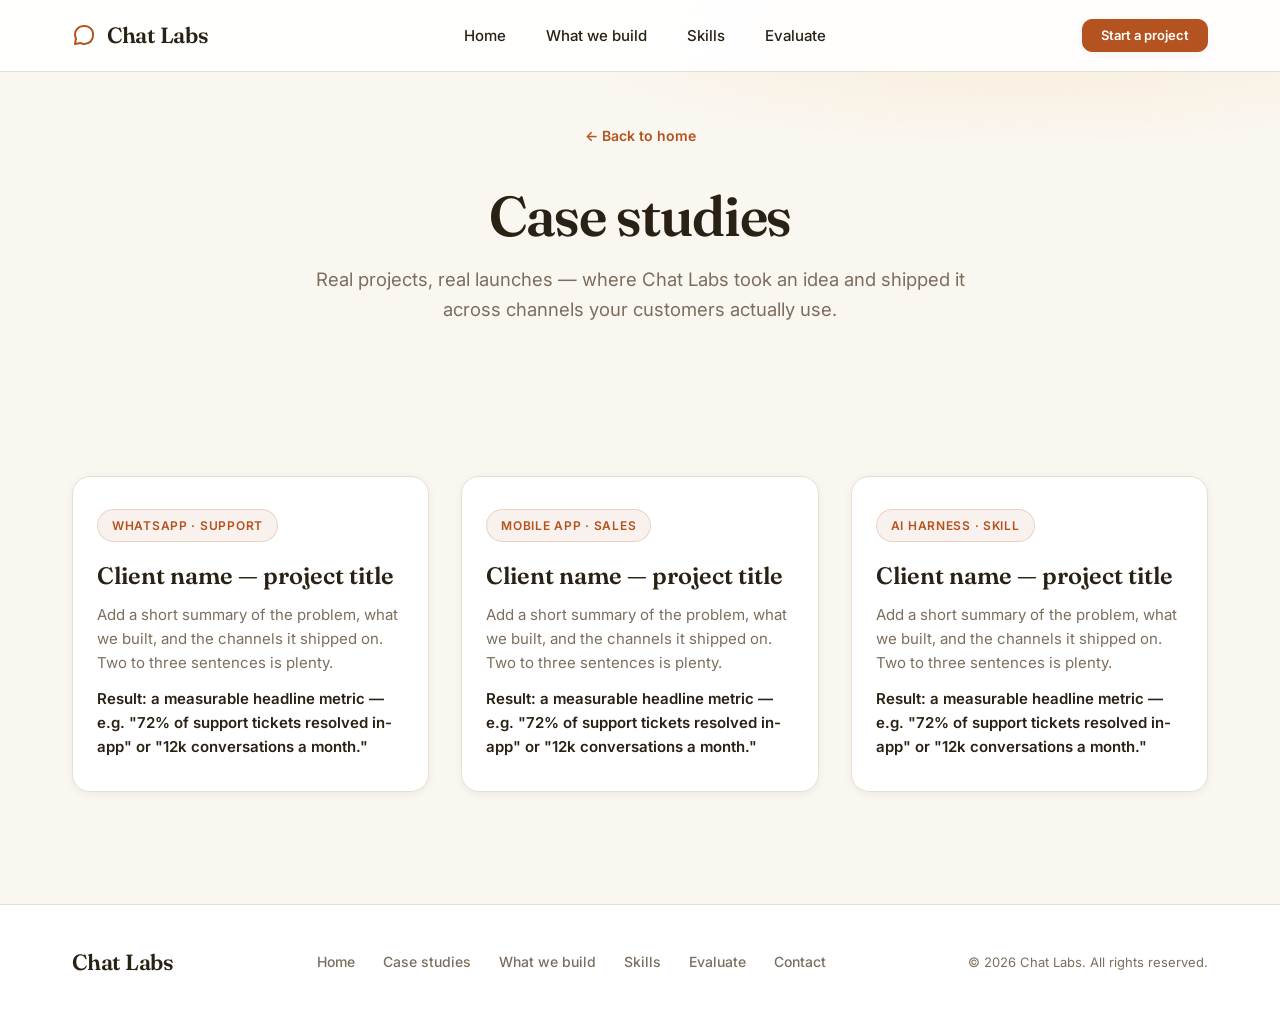
==== case-studies.html @ 0155f947 "Initial commit: ChatLabs static site" ====
<!DOCTYPE html>
<html lang="en">
<head>
  <meta charset="UTF-8" />
  <meta name="viewport" content="width=device-width, initial-scale=1.0" />
  <title>Case Studies — Chat Labs</title>
  <meta name="description" content="How Chat Labs ships production chatbots across mobile, web, WhatsApp, Telegram, SMS, and AI harnesses." />
  <link rel="stylesheet" href="css/styles.css" />
</head>
<body>

  <nav class="navbar">
    <div class="container">
      <a href="index.html" class="logo">
        <svg width="24" height="24" viewBox="0 0 24 24" fill="none" stroke="#B4531F" stroke-width="2" stroke-linecap="round" stroke-linejoin="round" aria-hidden="true" style="vertical-align:-5px; margin-right:.375rem;">
          <path d="M21 11.5a8.38 8.38 0 0 1-8.5 8.5 8.5 8.5 0 0 1-3.9-.9L3 20l1-5.6a8.5 8.5 0 0 1-1-3.9A8.5 8.5 0 0 1 11.5 2 8.38 8.38 0 0 1 21 11.5z"/>
        </svg>
        Chat Labs
      </a>

      <ul class="nav-links">
        <li><a href="index.html">Home</a></li>
        <li><a href="index.html#channels">What we build</a></li>
        <li><a href="index.html#skills">Skills</a></li>
        <li><a href="index.html#simulation">Evaluate</a></li>
      </ul>

      <a href="index.html#contact" class="btn btn-primary btn-sm nav-cta">Start a project</a>

      <button class="nav-toggle" type="button" aria-label="Toggle menu" aria-expanded="false">
        <span></span>
        <span></span>
        <span></span>
      </button>

      <div class="mobile-menu">
        <ul>
          <li><a href="index.html">Home</a></li>
          <li><a href="index.html#channels">What we build</a></li>
          <li><a href="index.html#skills">Skills</a></li>
          <li><a href="index.html#simulation">Evaluate</a></li>
          <li><a href="index.html#contact">Contact</a></li>
        </ul>
        <a href="index.html#contact" class="btn btn-primary">Start a project</a>
      </div>
    </div>
  </nav>

  <section id="case-studies" class="case-hero">
    <div class="container">
      <p class="case-back"><a href="index.html">&larr; Back to home</a></p>
      <h1>Case studies</h1>
      <p>Real projects, real launches — where Chat Labs took an idea and shipped it across channels your customers actually use.</p>
    </div>
  </section>

  <section id="work" class="section cases">
    <div class="container">
      <div class="case-grid">

        <article class="case-card reveal">
          <span class="case-tag">WhatsApp · Support</span>
          <h3>Client name — project title</h3>
          <p>Add a short summary of the problem, what we built, and the channels it shipped on. Two to three sentences is plenty.</p>
          <p class="case-result">Result: a measurable headline metric — e.g. "72% of support tickets resolved in-app" or "12k conversations a month."</p>
        </article>

        <article class="case-card reveal">
          <span class="case-tag">Mobile app · Sales</span>
          <h3>Client name — project title</h3>
          <p>Add a short summary of the problem, what we built, and the channels it shipped on. Two to three sentences is plenty.</p>
          <p class="case-result">Result: a measurable headline metric — e.g. "72% of support tickets resolved in-app" or "12k conversations a month."</p>
        </article>

        <article class="case-card reveal">
          <span class="case-tag">AI harness · Skill</span>
          <h3>Client name — project title</h3>
          <p>Add a short summary of the problem, what we built, and the channels it shipped on. Two to three sentences is plenty.</p>
          <p class="case-result">Result: a measurable headline metric — e.g. "72% of support tickets resolved in-app" or "12k conversations a month."</p>
        </article>

      </div>
    </div>
  </section>

  <footer class="footer">
    <div class="container">
      <a href="index.html" class="logo">Chat Labs</a>
      <ul class="footer-links">
        <li><a href="index.html">Home</a></li>
        <li><a href="case-studies.html">Case studies</a></li>
        <li><a href="index.html#channels">What we build</a></li>
        <li><a href="index.html#skills">Skills</a></li>
        <li><a href="index.html#simulation">Evaluate</a></li>
        <li><a href="mailto:hello@chatlabs.dev">Contact</a></li>
      </ul>
      <p class="footer-copy">&copy; <span id="current-year"></span> Chat Labs. All rights reserved.</p>
    </div>
  </footer>

  <script src="js/main.js"></script>
</body>
</html>
---- css/styles.css ----
@import url('https://fonts.googleapis.com/css2?family=Fraunces:opsz,wght@9..144,400;9..144,500;9..144,600;9..144,700&family=Inter:wght@400;500;600;700&display=swap');

*, *::before, *::after {
  box-sizing: border-box;
  margin: 0;
  padding: 0;
}

:root {
  --bg: #FAF6F0;
  --surface: #FFFFFF;
  --text: #2A2115;
  --muted: #7C6E5E;
  --accent: #B4531F;
  --highlight: #F59E0B;
  --border: #E8DFD4;
  --shadow-sm: 0 2px 8px rgba(42, 33, 21, 0.06);
  --shadow-md: 0 8px 24px rgba(42, 33, 21, 0.08);
  --shadow-lg: 0 16px 40px rgba(42, 33, 21, 0.1);
  --radius-sm: 10px;
  --radius-md: 14px;
  --radius-lg: 18px;
  --header-height: 72px;
  --transition: 0.3s ease;
  --container-max: 1200px;
}

html {
  scroll-behavior: smooth;
  scroll-padding-top: calc(var(--header-height) + 16px);
  font-family: 'Inter', sans-serif;
  color: var(--text);
  background: var(--bg);
  line-height: 1.6;
  -webkit-font-smoothing: antialiased;
  -moz-osx-font-smoothing: grayscale;
}

body {
  min-height: 100vh;
  background: var(--bg);
  color: var(--text);
  font-size: clamp(0.9375rem, 0.5rem + 0.5vw, 1rem);
}

img {
  max-width: 100%;
  display: block;
}

a {
  color: var(--accent);
  text-decoration: none;
  transition: color var(--transition);
}

a:hover {
  color: var(--highlight);
}

button {
  font-family: inherit;
  font-size: inherit;
  cursor: pointer;
  background: none;
  border: none;
}

input, textarea {
  font-family: inherit;
  font-size: inherit;
  color: var(--text);
}

h1, h2, h3, h4 {
  font-family: 'Fraunces', serif;
  font-weight: 600;
  line-height: 1.2;
  color: var(--text);
}

h1 {
  font-size: clamp(2rem, 1.2rem + 3.2vw, 3.5rem);
  letter-spacing: -0.02em;
}

h2 {
  font-size: clamp(1.75rem, 1.1rem + 2.4vw, 2.75rem);
  letter-spacing: -0.015em;
}

h3 {
  font-size: clamp(1.125rem, 1rem + 0.6vw, 1.5rem);
}

p {
  color: var(--muted);
}

:focus {
  outline: none;
}

:focus-visible {
  outline: 3px solid var(--highlight);
  outline-offset: 3px;
  border-radius: 4px;
}

::selection {
  background: var(--highlight);
  color: var(--surface);
}

.container {
  max-width: var(--container-max);
  margin: 0 auto;
  padding: 0 1.25rem;
}

.section {
  padding: 5rem 0;
}

.section-header {
  max-width: 600px;
  margin: 0 auto 3.5rem;
  text-align: center;
}

.section-header h2 {
  margin-bottom: 0.875rem;
}

.section-header p {
  font-size: clamp(0.9375rem, 0.875rem + 0.2vw, 1rem);
}

.reveal {
  opacity: 0;
  transform: translateY(24px);
  transition: opacity 0.6s ease, transform 0.6s ease;
}

.reveal.visible {
  opacity: 1;
  transform: translateY(0);
}

.btn {
  display: inline-block;
  padding: 0.8125rem 1.75rem;
  border-radius: var(--radius-sm);
  font-weight: 600;
  font-size: 0.9375rem;
  line-height: 1.2;
  text-align: center;
  cursor: pointer;
  transition: transform var(--transition), box-shadow var(--transition), background-color var(--transition), border-color var(--transition), color var(--transition);
}

.btn:hover {
  transform: translateY(-2px);
}

.btn:active {
  transform: translateY(0);
}

.btn-primary {
  background: var(--accent);
  color: var(--surface);
  border: 1px solid var(--accent);
  box-shadow: var(--shadow-sm);
}

.btn-primary:hover {
  background: #963F15;
  border-color: #963F15;
  color: var(--surface);
  box-shadow: var(--shadow-md);
}

.btn-secondary {
  background: transparent;
  color: var(--accent);
  border: 1px solid var(--border);
}

.btn-secondary:hover {
  border-color: var(--accent);
  color: var(--accent);
}

.btn-sm {
  padding: 0.5rem 1.125rem;
  font-size: 0.8125rem;
}

.navbar {
  position: fixed;
  top: 0;
  left: 0;
  right: 0;
  z-index: 100;
  background: rgba(255, 255, 255, 0.92);
  backdrop-filter: blur(12px);
  -webkit-backdrop-filter: blur(12px);
  border-bottom: 1px solid var(--border);
  height: var(--header-height);
}

.navbar .container {
  display: flex;
  align-items: center;
  justify-content: space-between;
  height: 100%;
}

.logo {
  font-family: 'Fraunces', serif;
  font-weight: 600;
  font-size: 1.375rem;
  color: var(--text);
  letter-spacing: -0.01em;
}

.logo:hover {
  color: var(--accent);
}

.nav-links {
  display: none;
  list-style: none;
  gap: 2.5rem;
  align-items: center;
}

.nav-links a {
  font-size: 0.9375rem;
  font-weight: 500;
  color: var(--text);
}

.nav-links a:hover {
  color: var(--accent);
}

.nav-cta {
  display: none;
}

.nav-toggle {
  display: flex;
  flex-direction: column;
  justify-content: center;
  align-items: center;
  gap: 5px;
  width: 42px;
  height: 42px;
  border-radius: var(--radius-sm);
}

.nav-toggle span {
  display: block;
  width: 22px;
  height: 2px;
  background: var(--text);
  border-radius: 2px;
  transition: transform var(--transition), opacity var(--transition), background-color var(--transition);
}

.nav-toggle:hover span {
  background: var(--accent);
}

.nav-toggle.active span:nth-child(1) {
  transform: translateY(7px) rotate(45deg);
}

.nav-toggle.active span:nth-child(2) {
  opacity: 0;
}

.nav-toggle.active span:nth-child(3) {
  transform: translateY(-7px) rotate(-45deg);
}

.mobile-menu {
  display: none;
  position: fixed;
  top: var(--header-height);
  left: 0;
  right: 0;
  z-index: 99;
  background: var(--surface);
  border-bottom: 1px solid var(--border);
  box-shadow: var(--shadow-lg);
  padding: 1.5rem 1.25rem 2rem;
}

.nav-toggle.active + .mobile-menu,
.mobile-menu.open {
  display: block;
}

.mobile-menu ul {
  list-style: none;
  display: flex;
  flex-direction: column;
  gap: 0.25rem;
}

.mobile-menu a {
  display: block;
  padding: 0.875rem 0.75rem;
  font-size: 1.0625rem;
  font-weight: 500;
  color: var(--text);
  border-radius: var(--radius-sm);
}

.mobile-menu a:hover {
  background: var(--bg);
  color: var(--accent);
}

.mobile-menu .btn {
  width: 100%;
  margin-top: 1.5rem;
}

.hero {
  padding: calc(var(--header-height) + 3rem) 0 4rem;
  background:
    radial-gradient(ellipse 60% 50% at 85% 15%, rgba(245, 158, 11, 0.1), transparent 60%),
    radial-gradient(ellipse 50% 40% at 10% 90%, rgba(180, 83, 31, 0.08), transparent 60%),
    var(--bg);
}

.hero .container {
  display: flex;
  flex-direction: column;
  gap: 3rem;
}

.hero-content {
  max-width: 620px;
}

.hero-badge {
  display: inline-flex;
  align-items: center;
  gap: 0.5rem;
  padding: 0.375rem 0.875rem;
  margin-bottom: 1.5rem;
  font-size: 0.8125rem;
  font-weight: 600;
  color: var(--accent);
  background: rgba(180, 83, 31, 0.08);
  border: 1px solid rgba(180, 83, 31, 0.2);
  border-radius: 100px;
}

.hero h1 {
  margin-bottom: 1.25rem;
}

.hero p {
  font-size: clamp(1.0625rem, 1rem + 0.2vw, 1.1875rem);
  max-width: 520px;
}

.hero-actions {
  display: flex;
  flex-direction: column;
  gap: 0.875rem;
  margin-top: 2.25rem;
}

.hero-note {
  margin-top: 1.5rem;
  font-size: 0.8125rem;
}

.hero-note strong {
  color: var(--text);
  font-weight: 600;
}

.hero-visual {
  display: none;
}

.chat-mock {
  display: flex;
  flex-direction: column;
  gap: 0.875rem;
}

.chat-row {
  display: flex;
}

.chat-row.user {
  justify-content: flex-end;
}

.chat-bubble {
  max-width: 82%;
  padding: 0.75rem 1rem;
  border-radius: 14px;
  font-size: 0.875rem;
  line-height: 1.5;
}

.chat-row.bot .chat-bubble {
  background: var(--bg);
  border: 1px solid var(--border);
  border-top-left-radius: 4px;
}

.chat-row.user .chat-bubble {
  background: var(--accent);
  color: var(--surface);
  border-top-right-radius: 4px;
}

.chat-meta {
  display: flex;
  flex-wrap: wrap;
  gap: 0.5rem;
  margin-top: 1.5rem;
  padding-top: 1.5rem;
  border-top: 1px solid var(--border);
}

.chat-meta span {
  font-size: 0.75rem;
  font-weight: 600;
  padding: 0.375rem 0.75rem;
  border-radius: 100px;
  background: rgba(180, 83, 31, 0.08);
  border: 1px solid rgba(180, 83, 31, 0.2);
  color: var(--accent);
}

.nav-links a.active {
  color: var(--accent);
}

.form-group input.error,
.form-group textarea.error {
  border-color: #C0392B;
  box-shadow: 0 0 0 4px rgba(192, 57, 43, 0.1);
}

.error-msg {
  font-size: 0.8125rem;
  font-weight: 500;
  color: #C0392B;
}

.success-msg {
  background: var(--surface);
  border: 1px solid rgba(46, 139, 87, 0.35);
  border-radius: var(--radius-lg);
  padding: 2rem 1.5rem;
  text-align: center;
  font-weight: 600;
  color: #2E8B57;
  box-shadow: var(--shadow-md);
}

.trust-strip {
  padding: 2.5rem 0;
  border-top: 1px solid var(--border);
  border-bottom: 1px solid var(--border);
  background: var(--surface);
}

.trust-strip .container {
  display: flex;
  flex-direction: column;
  align-items: center;
  gap: 1.25rem;
}

.trust-strip p {
  font-size: 0.8125rem;
  font-weight: 600;
  letter-spacing: 0.08em;
  text-transform: uppercase;
  color: var(--muted);
}

.trust-logos {
  display: flex;
  flex-wrap: wrap;
  justify-content: center;
  align-items: center;
  gap: 0.75rem 2.25rem;
}

.trust-logos span {
  font-family: 'Fraunces', serif;
  font-size: 1.0625rem;
  font-weight: 500;
  color: var(--muted);
  opacity: 0.65;
  transition: opacity var(--transition), color var(--transition);
}

.trust-logos span:hover {
  opacity: 1;
  color: var(--accent);
}

.channels {
  background: var(--bg);
}

.channels-grid {
  display: grid;
  grid-template-columns: 1fr;
  gap: 1.25rem;
}

.channel-card {
  background: var(--surface);
  border: 1px solid var(--border);
  border-radius: var(--radius-lg);
  padding: 2rem 1.5rem;
  box-shadow: var(--shadow-sm);
  transition: transform var(--transition), box-shadow var(--transition), border-color var(--transition);
}

.channel-card:hover {
  transform: translateY(-6px);
  box-shadow: var(--shadow-lg);
  border-color: rgba(180, 83, 31, 0.25);
}

.channel-icon {
  display: flex;
  align-items: center;
  justify-content: center;
  width: 52px;
  height: 52px;
  margin-bottom: 1.25rem;
  border-radius: var(--radius-md);
  background: linear-gradient(135deg, rgba(180, 83, 31, 0.1), rgba(245, 158, 11, 0.12));
  border: 1px solid rgba(180, 83, 31, 0.15);
  color: var(--accent);
  font-size: 1.375rem;
}

.channel-card h3 {
  margin-bottom: 0.625rem;
}

.skills {
  background: var(--surface);
  border-top: 1px solid var(--border);
  border-bottom: 1px solid var(--border);
}

.skills .container {
  display: flex;
  flex-direction: column;
  gap: 3rem;
}

.skills-copy h2 {
  margin-bottom: 1.25rem;
}

.skills-copy > p {
  margin-bottom: 1.75rem;
}

.skills-list {
  list-style: none;
  display: flex;
  flex-direction: column;
  gap: 1rem;
}

.skills-list li {
  position: relative;
  padding-left: 2.25rem;
  color: var(--muted);
}

.skills-list li::before {
  content: '';
  position: absolute;
  left: 0;
  top: 0.2em;
  width: 1.375rem;
  height: 1.375rem;
  background: url("data:image/svg+xml,%3Csvg xmlns='http://www.w3.org/2000/svg' viewBox='0 0 24 24' fill='none' stroke='%23B4531F' stroke-width='2.5' stroke-linecap='round' stroke-linejoin='round'%3E%3Cpolyline points='20 6 9 17 4 12'/%3E%3C/svg%3E") no-repeat center center / contain;
}

.skills-list strong {
  display: block;
  color: var(--text);
  font-weight: 600;
}

.code-visual {
  background: #241A0F;
  border: 1px solid rgba(180, 83, 31, 0.15);
  border-radius: var(--radius-lg);
  box-shadow: var(--shadow-lg);
  overflow: hidden;
}

.code-bar {
  display: flex;
  align-items: center;
  gap: 0.5rem;
  padding: 0.875rem 1.25rem;
  background: rgba(255, 255, 255, 0.04);
  border-bottom: 1px solid rgba(255, 255, 255, 0.08);
}

.code-bar span {
  width: 12px;
  height: 12px;
  border-radius: 50%;
  background: #E07B39;
}

.code-bar span:nth-child(2) {
  background: #F5C044;
}

.code-bar span:nth-child(3) {
  background: #6FCF97;
}

.code-bar small {
  margin-left: 0.5rem;
  font-size: 0.8125rem;
  color: rgba(250, 246, 240, 0.55);
  letter-spacing: 0.02em;
}

.code-visual pre {
  padding: 1.5rem;
  overflow-x: auto;
  font-size: clamp(0.8125rem, 0.75rem + 0.2vw, 0.875rem);
  line-height: 1.7;
}

.code-visual code {
  font-family: 'SFMono-Regular', Consolas, 'Liberation Mono', Menlo, monospace;
  color: #E8DFD4;
}

.token-keyword {
  color: #F59E0B;
}

.token-string {
  color: #B5D6A6;
}

.token-fn {
  color: #E8A87C;
}

.token-comment {
  color: #7C6E5E;
  font-style: italic;
}

.simulation {
  background: var(--bg);
}

.simulation .container {
  display: flex;
  flex-direction: column;
  gap: 3rem;
}

.simulation-copy h2 {
  margin-bottom: 1.25rem;
}

.simulation-copy > p {
  margin-bottom: 1.75rem;
}

.simulation-list {
  list-style: none;
  display: flex;
  flex-direction: column;
  gap: 1rem;
}

.simulation-list li {
  position: relative;
  padding-left: 2.25rem;
  color: var(--muted);
}

.simulation-list li::before {
  content: '';
  position: absolute;
  left: 0;
  top: 0.2em;
  width: 1.375rem;
  height: 1.375rem;
  background: url("data:image/svg+xml,%3Csvg xmlns='http://www.w3.org/2000/svg' viewBox='0 0 24 24' fill='none' stroke='%23B4531F' stroke-width='2.5' stroke-linecap='round' stroke-linejoin='round'%3E%3Cpolyline points='20 6 9 17 4 12'/%3E%3C/svg%3E") no-repeat center center / contain;
}

.simulation-list strong {
  display: block;
  color: var(--text);
  font-weight: 600;
}

.dashboard {
  background: var(--surface);
  border: 1px solid var(--border);
  border-radius: var(--radius-lg);
  box-shadow: var(--shadow-md);
  padding: 1.75rem;
}

.dashboard-header {
  display: flex;
  align-items: center;
  justify-content: space-between;
  margin-bottom: 1.75rem;
  padding-bottom: 1.25rem;
  border-bottom: 1px solid var(--border);
}

.dashboard-header h4 {
  font-size: 1.0625rem;
}

.dashboard-tag {
  font-size: 0.75rem;
  font-weight: 600;
  letter-spacing: 0.06em;
  text-transform: uppercase;
  color: var(--muted);
  border: 1px solid var(--border);
  border-radius: 100px;
  padding: 0.25rem 0.75rem;
  background: var(--bg);
}

.dashboard-grid {
  display: grid;
  grid-template-columns: 1fr;
  gap: 1rem;
}

.metric-card {
  border: 1px solid var(--border);
  border-radius: var(--radius-md);
  padding: 1.25rem;
  background: var(--bg);
  text-align: center;
}

.metric-card .metric-value {
  font-family: 'Fraunces', serif;
  font-size: 2rem;
  font-weight: 600;
  line-height: 1.1;
  margin-bottom: 0.375rem;
}

.metric-card .metric-label {
  font-size: 0.8125rem;
  font-weight: 500;
  color: var(--muted);
}

.metric-pass .metric-value {
  color: #2E8B57;
}

.metric-fail .metric-value {
  color: #C0392B;
}

.metric-chart .metric-value {
  color: var(--accent);
}

.process {
  background: var(--surface);
  border-top: 1px solid var(--border);
  border-bottom: 1px solid var(--border);
}

.process-timeline {
  display: flex;
  flex-direction: column;
  gap: 2.5rem;
  counter-reset: step;
}

.process-step {
  position: relative;
  text-align: left;
  flex: 1;
}

.process-step .step-number {
  display: flex;
  align-items: center;
  justify-content: center;
  width: 3rem;
  height: 3rem;
  margin-bottom: 1.25rem;
  border-radius: 50%;
  background: var(--bg);
  border: 2px solid var(--accent);
  font-family: 'Fraunces', serif;
  font-size: 1.25rem;
  font-weight: 600;
  color: var(--accent);
}

.process-step h3 {
  margin-bottom: 0.625rem;
}

.contact {
  background:
    radial-gradient(ellipse 70% 60% at 50% 0%, rgba(245, 158, 11, 0.09), transparent 65%),
    var(--bg);
}

.contact-content {
  max-width: 560px;
  margin: 0 auto;
}

.contact-form {
  display: flex;
  flex-direction: column;
  gap: 1.25rem;
  background: var(--surface);
  border: 1px solid var(--border);
  border-radius: var(--radius-lg);
  box-shadow: var(--shadow-md);
  padding: 2rem 1.5rem;
}

.form-group {
  display: flex;
  flex-direction: column;
  gap: 0.5rem;
}

.form-group label {
  font-size: 0.875rem;
  font-weight: 600;
  color: var(--text);
}

.form-group input,
.form-group textarea {
  width: 100%;
  padding: 0.8125rem 1rem;
  border: 1px solid var(--border);
  border-radius: var(--radius-sm);
  background: var(--surface);
  font-size: 0.9375rem;
  transition: border-color var(--transition), box-shadow var(--transition), background-color var(--transition);
}

.form-group input::placeholder,
.form-group textarea::placeholder {
  color: #A89A8A;
}

.form-group input:hover,
.form-group textarea:hover {
  border-color: #D2C6B6;
}

.form-group input:focus,
.form-group textarea:focus {
  border-color: var(--accent);
  box-shadow: 0 0 0 4px rgba(180, 83, 31, 0.12);
  background: var(--surface);
}

.form-group textarea {
  min-height: 140px;
  resize: vertical;
}

.contact-form .btn {
  width: 100%;
  margin-top: 0.5rem;
}

.contact-email {
  margin-top: 2rem;
  text-align: center;
}

.contact-email p {
  margin-bottom: 0.25rem;
}

.contact-email a {
  font-weight: 600;
}

.case-hero {
  padding: calc(var(--header-height) + 3rem) 0 2.5rem;
  background:
    radial-gradient(ellipse 60% 50% at 80% 10%, rgba(245, 158, 11, 0.1), transparent 60%),
    var(--bg);
}

.case-hero .container {
  max-width: 720px;
  text-align: center;
}

.case-back {
  margin-bottom: 2rem;
  text-align: center;
}

.case-back a {
  font-size: 0.875rem;
  font-weight: 600;
}

.case-hero h1 {
  margin-bottom: 1rem;
}

.case-hero p {
  font-size: clamp(1.0625rem, 1rem + 0.2vw, 1.1875rem);
}

.cases {
  padding-top: 2.5rem;
}

.case-grid {
  display: grid;
  grid-template-columns: 1fr;
  gap: 1.5rem;
}

.case-card {
  display: flex;
  flex-direction: column;
  gap: 0.75rem;
  background: var(--surface);
  border: 1px solid var(--border);
  border-radius: var(--radius-lg);
  box-shadow: var(--shadow-sm);
  padding: 2rem 1.5rem;
  transition: transform var(--transition), box-shadow var(--transition), border-color var(--transition);
}

.case-card:hover {
  transform: translateY(-6px);
  box-shadow: var(--shadow-lg);
  border-color: rgba(180, 83, 31, 0.25);
}

.case-tag {
  align-self: flex-start;
  font-size: 0.75rem;
  font-weight: 600;
  letter-spacing: 0.06em;
  text-transform: uppercase;
  color: var(--accent);
  background: rgba(180, 83, 31, 0.08);
  border: 1px solid rgba(180, 83, 31, 0.2);
  border-radius: 100px;
  padding: 0.375rem 0.875rem;
}

.case-card h3 {
  margin: 0.5rem 0 0;
}

.case-result {
  font-weight: 600;
  color: var(--text);
}

.footer {
  background: var(--surface);
  border-top: 1px solid var(--border);
  padding: 2.5rem 0;
}

.footer .container {
  display: flex;
  flex-direction: column;
  align-items: center;
  gap: 1.5rem;
  text-align: center;
}

.footer-links {
  display: flex;
  flex-wrap: wrap;
  justify-content: center;
  gap: 0.5rem 1.75rem;
  list-style: none;
}

.footer-links a {
  font-size: 0.875rem;
  font-weight: 500;
  color: var(--muted);
}

.footer-links a:hover {
  color: var(--accent);
}

.footer-copy {
  font-size: 0.8125rem;
}

@media (min-width: 768px) {
  .container {
    padding: 0 2rem;
  }

  .section {
    padding: 6rem 0;
  }

  .nav-links {
    display: flex;
  }

  .nav-cta {
    display: inline-block;
  }

  .nav-toggle {
    display: none;
  }

  .mobile-menu {
    display: none;
  }

  .hero {
    padding: calc(var(--header-height) + 4rem) 0 5rem;
  }

  .hero-actions {
    flex-direction: row;
    align-items: center;
  }

  .trust-logos {
    gap: 0.75rem 3rem;
  }

  .channels-grid {
    grid-template-columns: 1fr 1fr;
    gap: 1.5rem;
  }

  .case-grid {
    grid-template-columns: 1fr 1fr;
    gap: 1.5rem;
  }

  .dashboard-grid {
    grid-template-columns: 1fr 1fr 1fr;
  }

  .contact-form {
    padding: 2.5rem;
  }

  .form-row {
    display: grid;
    grid-template-columns: 1fr 1fr;
    gap: 1.25rem;
  }

  .footer .container {
    flex-direction: row;
    justify-content: space-between;
    text-align: left;
  }

  .footer-copy {
    text-align: right;
  }
}

@media (min-width: 1024px) {
  .section {
    padding: 7rem 0;
  }

  .hero {
    padding: calc(var(--header-height) + 5rem) 0 6rem;
  }

  .hero .container {
    flex-direction: row;
    align-items: center;
    justify-content: space-between;
    gap: 4rem;
  }

  .hero-content {
    flex: 1 1 55%;
  }

  .hero-visual {
    display: block;
    flex: 1 1 45%;
  }

  .hero-visual-card {
    background: var(--surface);
    border: 1px solid var(--border);
    border-radius: var(--radius-lg);
    box-shadow: var(--shadow-lg);
    padding: 2rem;
    transform: rotate(1.5deg);
    transition: transform var(--transition), box-shadow var(--transition);
  }

  .hero-visual-card:hover {
    transform: rotate(0deg) translateY(-4px);
    box-shadow: 0 24px 56px rgba(42, 33, 21, 0.14);
  }

  .hero .hero-actions {
    margin-top: 2.25rem;
  }

  .channels-grid {
    grid-template-columns: repeat(3, 1fr);
  }

  .case-grid {
    grid-template-columns: repeat(3, 1fr);
    gap: 2rem;
  }

  .skills .container,
  .simulation .container {
    flex-direction: row;
    align-items: center;
    gap: 5rem;
  }

  .skills-copy,
  .simulation-copy {
    flex: 1 1 50%;
  }

  .code-visual,
  .dashboard {
    flex: 1 1 50%;
  }

  .process-timeline {
    flex-direction: row;
    gap: 3rem;
  }

  .process-step {
    text-align: center;
  }

  .process-step .step-number {
    margin: 0 auto 1.25rem;
  }
}

@media (min-width: 1280px) {
  .process-timeline {
    position: relative;
  }

  .process-timeline::before {
    content: '';
    position: absolute;
    top: 1.5rem;
    left: 10%;
    right: 10%;
    height: 2px;
    background: var(--border);
    z-index: 0;
  }

  .process-step .step-number {
    position: relative;
    z-index: 1;
  }
}

@media (prefers-reduced-motion: reduce) {
  html {
    scroll-behavior: auto;
  }

  *, *::before, *::after {
    animation-duration: 0.01ms !important;
    animation-iteration-count: 1 !important;
    transition-duration: 0.01ms !important;
    scroll-behavior: auto !important;
  }

  .reveal {
    opacity: 1;
    transform: none;
  }

  .btn:hover,
  .channel-card:hover,
  .hero-visual-card:hover {
    transform: none;
  }
}
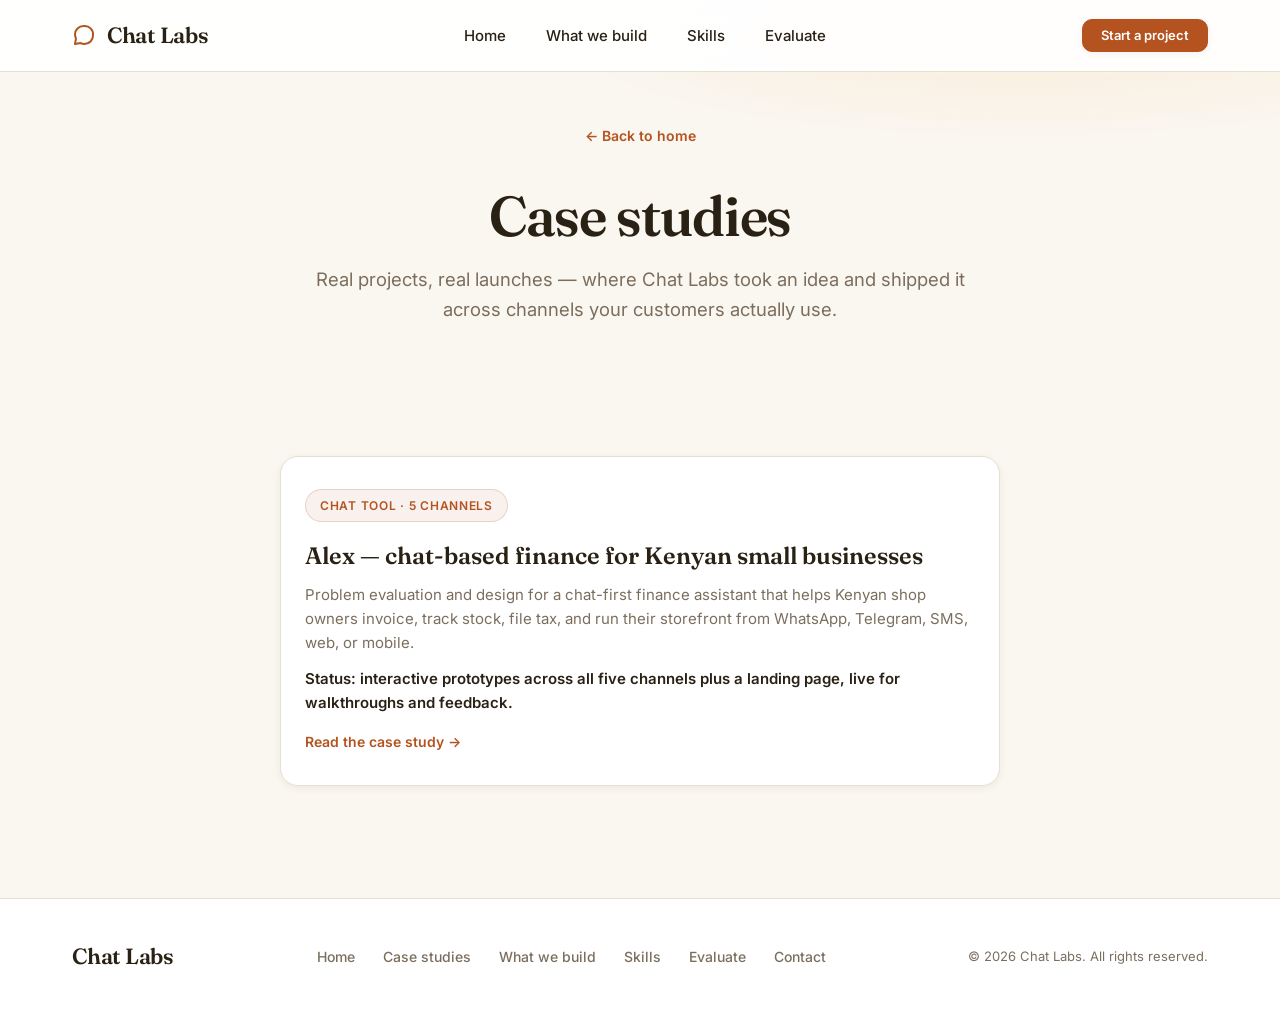
==== commit 1b254b98: "Add Alex case study, remove placeholder tiles" ====
--- a/case-studies.html
+++ b/case-studies.html
@@ -59,24 +59,13 @@
       <div class="case-grid">
 
         <article class="case-card reveal">
-          <span class="case-tag">WhatsApp · Support</span>
-          <h3>Client name — project title</h3>
-          <p>Add a short summary of the problem, what we built, and the channels it shipped on. Two to three sentences is plenty.</p>
-          <p class="case-result">Result: a measurable headline metric — e.g. "72% of support tickets resolved in-app" or "12k conversations a month."</p>
-        </article>
-
-        <article class="case-card reveal">
-          <span class="case-tag">Mobile app · Sales</span>
-          <h3>Client name — project title</h3>
-          <p>Add a short summary of the problem, what we built, and the channels it shipped on. Two to three sentences is plenty.</p>
-          <p class="case-result">Result: a measurable headline metric — e.g. "72% of support tickets resolved in-app" or "12k conversations a month."</p>
-        </article>
-
-        <article class="case-card reveal">
-          <span class="case-tag">AI harness · Skill</span>
-          <h3>Client name — project title</h3>
-          <p>Add a short summary of the problem, what we built, and the channels it shipped on. Two to three sentences is plenty.</p>
-          <p class="case-result">Result: a measurable headline metric — e.g. "72% of support tickets resolved in-app" or "12k conversations a month."</p>
+          <a href="case-studies/alex.html" class="case-link">
+            <span class="case-tag">Chat tool · 5 channels</span>
+            <h3>Alex — chat-based finance for Kenyan small businesses</h3>
+            <p>Problem evaluation and design for a chat-first finance assistant that helps Kenyan shop owners invoice, track stock, file tax, and run their storefront from WhatsApp, Telegram, SMS, web, or mobile.</p>
+            <p class="case-result">Status: interactive prototypes across all five channels plus a landing page, live for walkthroughs and feedback.</p>
+            <span class="case-more">Read the case study →</span>
+          </a>
         </article>
 
       </div>
--- a/css/styles.css
+++ b/css/styles.css
@@ -921,7 +921,7 @@
 }
 
 .case-hero {
-  padding: calc(var(--header-height) + 3rem) 0 2.5rem;
+  padding: calc(var(--header-height) + 3rem) 0 1.25rem;
   background:
     radial-gradient(ellipse 60% 50% at 80% 10%, rgba(245, 158, 11, 0.1), transparent 60%),
     var(--bg);
@@ -951,13 +951,19 @@
 }
 
 .cases {
-  padding-top: 2.5rem;
+  padding-top: 0.75rem;
 }
 
 .case-grid {
-  display: grid;
-  grid-template-columns: 1fr;
+  display: flex;
+  justify-content: center;
   gap: 1.5rem;
+  width: 100%;
+}
+
+.case-grid .case-card {
+  width: 100%;
+  max-width: 720px;
 }
 
 .case-card {
@@ -1237,4 +1243,106 @@
   .hero-visual-card:hover {
     transform: none;
   }
+}
+
+.case-article {
+  max-width: 720px;
+  margin: 0 auto;
+}
+
+.case-article h2 {
+  margin: 2.5rem 0 1rem;
+}
+
+.case-article h2:first-child {
+  margin-top: 0;
+}
+
+.case-article p {
+  margin-bottom: 1rem;
+}
+
+.case-article ul {
+  list-style: none;
+  display: flex;
+  flex-direction: column;
+  gap: 0.75rem;
+  margin-bottom: 1.5rem;
+}
+
+.case-article ul li {
+  position: relative;
+  padding-left: 2rem;
+  color: var(--muted);
+}
+
+.case-article ul li::before {
+  content: '';
+  position: absolute;
+  left: 0;
+  top: 0.2em;
+  width: 1.375rem;
+  height: 1.375rem;
+  background: url("data:image/svg+xml,%3Csvg xmlns='http://www.w3.org/2000/svg' viewBox='0 0 24 24' fill='none' stroke='%23B4531F' stroke-width='2.5' stroke-linecap='round' stroke-linejoin='round'%3E%3Cpolyline points='20 6 9 17 4 12'/%3E%3C/svg%3E") no-repeat center center / contain;
+}
+
+.case-ctas {
+  display: flex;
+  flex-direction: column;
+  gap: 0.875rem;
+  margin-top: 3rem;
+  padding-top: 2rem;
+  border-top: 1px solid var(--border);
+  align-items: flex-start;
+}
+
+.case-status {
+  display: inline-flex;
+  align-items: center;
+  gap: 0.5rem;
+  font-size: 0.8125rem;
+  font-weight: 600;
+  letter-spacing: 0.06em;
+  text-transform: uppercase;
+  color: var(--accent);
+  background: rgba(180, 83, 31, 0.08);
+  border: 1px solid rgba(180, 83, 31, 0.2);
+  border-radius: 100px;
+  padding: 0.375rem 0.875rem;
+  margin-bottom: 1.25rem;
+}
+
+.case-link {
+  display: flex;
+  flex-direction: column;
+  gap: 0.75rem;
+  color: inherit;
+}
+
+.case-link:hover {
+  color: inherit;
+}
+
+.case-link h3 {
+  margin: 0.5rem 0 0;
+  color: var(--text);
+}
+
+.case-link:hover h3 {
+  color: var(--accent);
+}
+
+.case-more {
+  font-size: 0.875rem;
+  font-weight: 600;
+  color: var(--accent);
+  margin-top: 0.25rem;
+}
+
+@media (min-width: 768px) {
+  .case-ctas {
+    flex-direction: row;
+    align-items: center;
+    flex-wrap: wrap;
+  }
 }
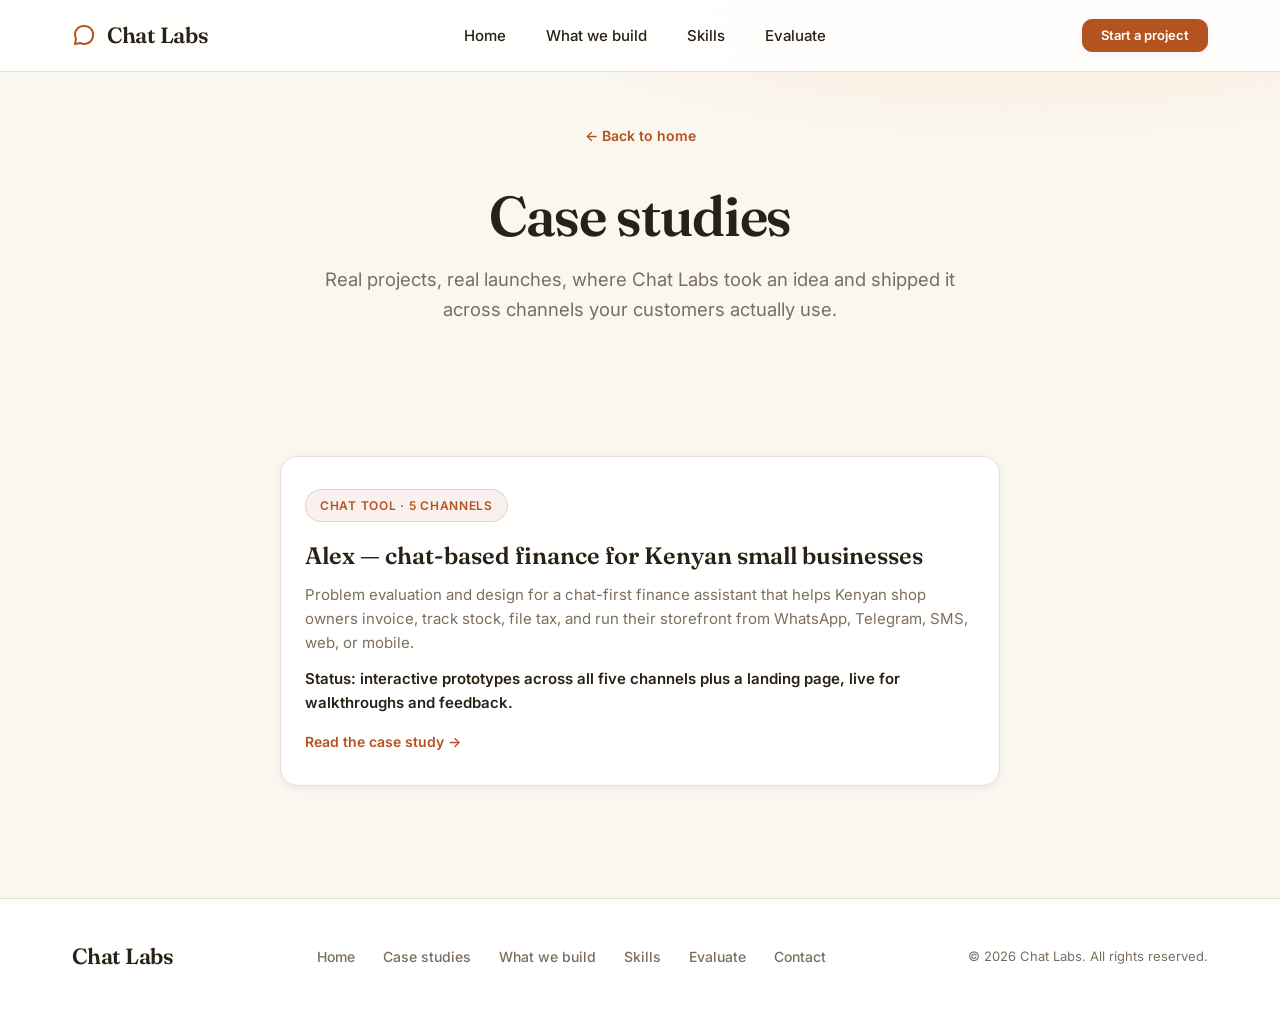
==== commit 09881993: "Remove em dashes from landing page copy" ====
--- a/case-studies.html
+++ b/case-studies.html
@@ -3,7 +3,7 @@
 <head>
   <meta charset="UTF-8" />
   <meta name="viewport" content="width=device-width, initial-scale=1.0" />
-  <title>Case Studies — Chat Labs</title>
+  <title>Case Studies | Chat Labs</title>
   <meta name="description" content="How Chat Labs ships production chatbots across mobile, web, WhatsApp, Telegram, SMS, and AI harnesses." />
   <link rel="stylesheet" href="css/styles.css" />
 </head>
@@ -50,7 +50,7 @@
     <div class="container">
       <p class="case-back"><a href="index.html">&larr; Back to home</a></p>
       <h1>Case studies</h1>
-      <p>Real projects, real launches — where Chat Labs took an idea and shipped it across channels your customers actually use.</p>
+      <p>Real projects, real launches, where Chat Labs took an idea and shipped it across channels your customers actually use.</p>
     </div>
   </section>
 
--- a/css/styles.css
+++ b/css/styles.css
@@ -1290,10 +1290,11 @@
   display: flex;
   flex-direction: column;
   gap: 0.875rem;
-  margin-top: 3rem;
+  margin: 3rem auto 0;
   padding-top: 2rem;
   border-top: 1px solid var(--border);
-  align-items: flex-start;
+  align-items: center;
+  max-width: 720px;
 }
 
 .case-status {
@@ -1343,6 +1344,7 @@
   .case-ctas {
     flex-direction: row;
     align-items: center;
+    justify-content: center;
     flex-wrap: wrap;
   }
 }
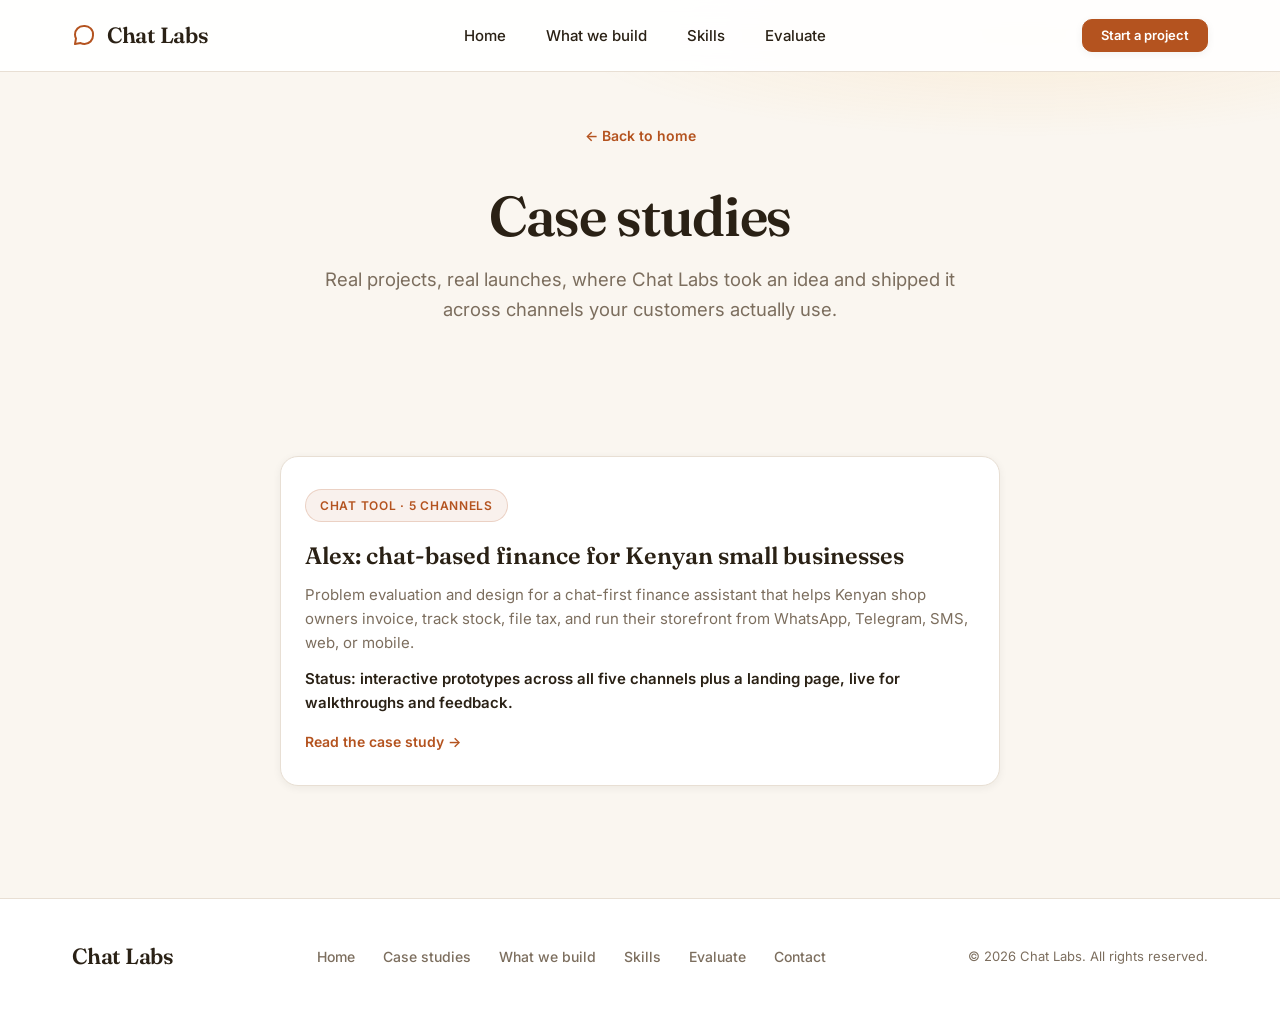
==== commit ad7d7778: "Remove remaining em dashes from case studies" ====
--- a/case-studies.html
+++ b/case-studies.html
@@ -61,7 +61,7 @@
         <article class="case-card reveal">
           <a href="case-studies/alex.html" class="case-link">
             <span class="case-tag">Chat tool · 5 channels</span>
-            <h3>Alex — chat-based finance for Kenyan small businesses</h3>
+            <h3>Alex: chat-based finance for Kenyan small businesses</h3>
             <p>Problem evaluation and design for a chat-first finance assistant that helps Kenyan shop owners invoice, track stock, file tax, and run their storefront from WhatsApp, Telegram, SMS, web, or mobile.</p>
             <p class="case-result">Status: interactive prototypes across all five channels plus a landing page, live for walkthroughs and feedback.</p>
             <span class="case-more">Read the case study →</span>
--- a/css/styles.css
+++ b/css/styles.css
@@ -461,6 +461,16 @@
   color: #C0392B;
 }
 
+.form-status {
+  font-size: 0.875rem;
+  font-weight: 500;
+  text-align: center;
+}
+
+.form-status.error {
+  color: #C0392B;
+}
+
 .success-msg {
   background: var(--surface);
   border: 1px solid rgba(46, 139, 87, 0.35);
@@ -907,19 +917,6 @@
   margin-top: 0.5rem;
 }
 
-.contact-email {
-  margin-top: 2rem;
-  text-align: center;
-}
-
-.contact-email p {
-  margin-bottom: 0.25rem;
-}
-
-.contact-email a {
-  font-weight: 600;
-}
-
 .case-hero {
   padding: calc(var(--header-height) + 3rem) 0 1.25rem;
   background:
